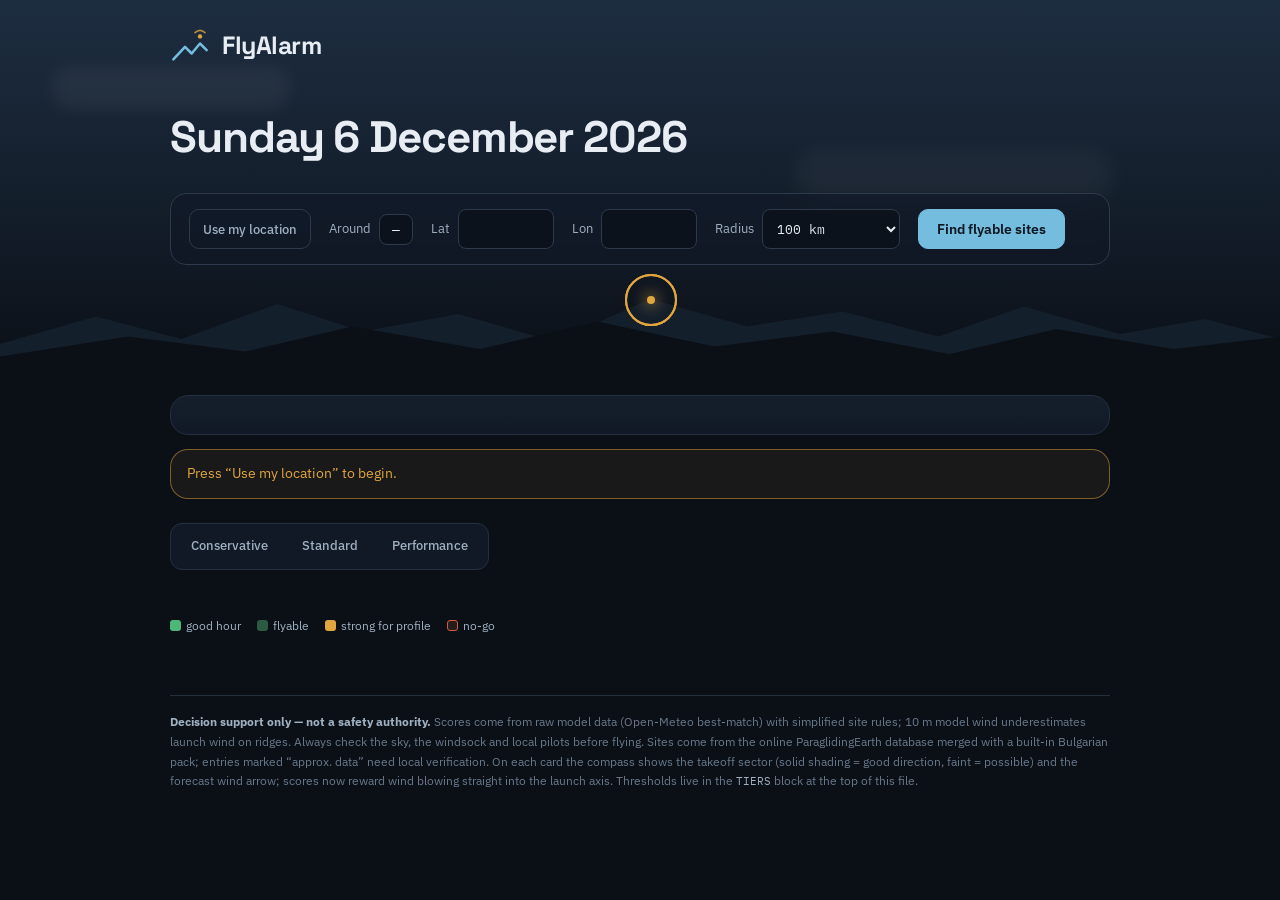
==== app/index.html @ b84f3e22 "v1.2 - platform + site database sync" ====
<!DOCTYPE html>
<html lang="en">
<head>
<meta charset="utf-8">
<meta name="viewport" content="width=device-width, initial-scale=1">
<title>FlyAlarm — know when it's flyable</title>
<link rel="preconnect" href="https://fonts.googleapis.com">
<link rel="preconnect" href="https://fonts.gstatic.com" crossorigin>
<link href="https://fonts.googleapis.com/css2?family=Space+Grotesk:wght@500;600;700&family=IBM+Plex+Mono:wght@400;500;600&family=IBM+Plex+Sans:wght@400;500;600&display=swap" rel="stylesheet">
<link rel="stylesheet" href="./styles.css">
<!-- FlyAlarm app v1.1 -->
</head>
<body>
<div class="hero">
  <span class="cloud c1"></span><span class="cloud c2"></span>
  <div class="wrap">
    <header>
      <div class="mark">
        <a href="FlyAlarm Landing v2.dc.html" class="mark-link" title="FlyAlarm home">
        <svg width="40" height="40" viewBox="0 0 48 48" aria-hidden="true">
          <path d="M4 40 L18 25 L26 33 L36 21 L44 29" stroke="var(--accent)" stroke-width="3" fill="none" stroke-linecap="round" stroke-linejoin="round"/>
          <path d="M30 8 Q36 2.5 42 8" stroke="var(--amber)" stroke-width="1.8" fill="none" stroke-linecap="round" opacity=".8"/>
          <circle cx="36" cy="12.5" r="2.6" fill="var(--amber)"/>
        </svg>
        <span class="wordmark">FlyAlarm</span>
        </a>
      </div>
      <div class="head-right">
      </div>
      <div id="today-line"></div>
    </header>
    <div class="head-meta"><span id="source"></span><span id="status"></span></div>

    <div class="settings">
      <button class="btn btn-small" id="geo">Use my location</button>
      <span class="around">Around <b id="around-name">—</b></span>
      <label>Lat <input id="lat" type="number" step="0.001" readonly tabindex="-1" aria-readonly="true"></label>
      <label>Lon <input id="lon" type="number" step="0.001" readonly tabindex="-1" aria-readonly="true"></label>
      <label>Radius
        <select id="radius">
          <option value="25">25 km</option>
          <option value="50">50 km</option>
          <option value="100" selected>100 km</option>
          <option value="200">200 km</option>
          <option value="country">Country wide</option>
        </select>
      </label>
      <button class="btn btn-primary" id="search">Find flyable sites</button>
    </div>
  </div>
  <div class="ridge" aria-hidden="true"></div>
  <div class="beacon" aria-hidden="true"><i></i><i></i><b></b></div>
</div>

<div class="wrap">
  <div id="alert" hidden></div>
  <div id="banner" hidden></div>

  <div class="controls">
    <div class="seg" role="group" aria-label="Pilot profile">
      <button data-tier="conservative">Conservative</button>
      <button data-tier="standard">Standard</button>
      <button data-tier="performance">Performance</button>
    </div>
    <span id="tier-blurb"></span>
    <nav id="day-tabs" aria-label="Forecast day"></nav>
  </div>

  <div class="legend">
    <span><i class="l-good"></i>good hour</span>
    <span><i class="l-ok"></i>flyable</span>
    <span><i class="l-soft"></i>strong for profile</span>
    <span><i class="l-gated"></i>no-go</span>
  </div>

  <main id="cards"></main>

  <footer>
    <strong>Decision support only — not a safety authority.</strong>
    Scores come from raw model data (Open-Meteo best-match) with simplified site rules;
    10 m model wind underestimates launch wind on ridges. Always check the sky, the windsock
    and local pilots before flying. Sites come from the online ParaglidingEarth database
    merged with a built-in Bulgarian pack; entries marked “approx. data” need local verification.
    On each card the compass shows the takeoff sector (solid shading = good direction, faint = possible) and the forecast wind arrow; scores now reward wind blowing straight into the launch axis.
    Thresholds live in the <code>TIERS</code> block at the top of this file.
  </footer>
</div>



<script src="./core.js"></script>
<script src="./ui.js" defer></script>
</body>
</html>
---- app/styles.css ----
:root{
  --bg:#0b1017; --hero-top:#1d2d40; --hero-mid:#131d2a;
  --panel:#111927; --panel2:#151f2c; --line:#24303f; --line2:#2c3a4c;
  --ink:#e8edf3; --muted:#9fb0c1; --faint:#68798c;
  --good:#4cb877; --good-soft:#2c5a43; --amber:#e2a63e; --bad:#d75b40;
  --accent:#74bddf; --r:18px;
}
*{box-sizing:border-box;margin:0;padding:0}
html{-webkit-text-size-adjust:100%}
body{color:var(--ink);font:15px/1.6 "IBM Plex Sans",system-ui,sans-serif;
  background:var(--bg);min-height:100vh;padding-bottom:72px}
.wrap{max-width:980px;margin:0 auto;padding:0 20px}
button{font:inherit;color:inherit;background:none;border:none;cursor:pointer}
button:focus-visible,select:focus-visible,input:focus-visible{outline:2px solid var(--accent);outline-offset:2px}
a{color:var(--accent);text-decoration:none}
a:hover{color:#9ed3ea}

/* ---------- hero header ---------- */
.hero{position:relative;overflow:hidden;padding-bottom:104px;
  background:linear-gradient(180deg,var(--hero-top) 0%,var(--hero-mid) 58%,var(--bg) 100%)}
.hero .cloud{position:absolute;border-radius:60px;background:#fff;pointer-events:none}
.hero .c1{top:18%;left:4%;width:240px;height:44px;opacity:.045;filter:blur(7px);animation:drift 30s linear infinite alternate}
.hero .c2{top:40%;left:62%;width:320px;height:54px;opacity:.035;filter:blur(9px);animation:drift 40s linear infinite alternate-reverse}
header{position:relative;z-index:2;display:flex;align-items:center;gap:13px;flex-wrap:wrap;padding:26px 0 0}
.mark{display:flex;align-items:center;gap:12px}
.mark svg{display:block}
.mark-link{display:flex;align-items:center;gap:12px;color:inherit}
.mark-link:hover{color:inherit;opacity:.85}
.wordmark{font-family:"Space Grotesk";font-weight:700;font-size:25px;letter-spacing:-.02em}
.build{font-family:"IBM Plex Mono";font-size:10px;color:var(--faint);
  border:1px solid var(--line2);border-radius:6px;padding:3px 8px;
  letter-spacing:.12em;text-transform:uppercase}
.head-right{margin-left:auto;display:flex;gap:10px;align-items:center;flex-wrap:wrap}
.btn{border:1px solid var(--line2);border-radius:10px;padding:10px 18px;
  font-size:13.5px;font-weight:500;background:rgba(17,25,39,.45);
  transition:border-color .15s,background .15s}
.btn:hover{border-color:var(--accent)}
.btn-primary{border-color:var(--accent);color:#0e1620;background:var(--accent);font-weight:600}
.btn-primary:hover{background:#9ed3ea;border-color:#9ed3ea}
#today-line{position:relative;z-index:2;font-family:"Space Grotesk";font-weight:700;
  font-size:clamp(26px,4.6vw,40px);letter-spacing:-.025em;line-height:1.1;
  width:100%;padding:34px 0 2px;animation:rise .7s ease-out both}
.head-meta{position:relative;z-index:2;display:flex;gap:18px;flex-wrap:wrap;padding:6px 0 0}
#source,#status{font-family:"IBM Plex Mono";font-size:11.5px;color:var(--faint)}

/* settings panel */
.settings{position:relative;z-index:2;display:flex;flex-wrap:wrap;gap:12px 18px;align-items:center;
  margin-top:24px;padding:15px 18px;font-size:13px;color:var(--muted);
  background:rgba(17,25,39,.55);border:1px solid var(--line2);border-radius:16px;
  backdrop-filter:blur(6px);animation:rise .7s ease-out .1s both}
.settings label{display:flex;align-items:center;gap:8px}
.settings select,.settings input{background:rgba(11,16,23,.7);color:var(--ink);
  border:1px solid var(--line2);border-radius:8px;padding:8px 10px;
  font:12.5px "IBM Plex Mono"}
.settings select:hover,.settings input:hover{border-color:#3a4c60}
.settings input{width:96px}
.btn-small{padding:8px 13px;font-size:12.5px}
.around{display:flex;align-items:center;gap:8px}
.around b{font-family:"IBM Plex Mono";font-size:12.5px;font-weight:600;color:var(--ink);
  background:rgba(11,16,23,.7);border:1px solid var(--line2);border-radius:8px;padding:8px 12px}

/* ridge + beacon */
.ridge{position:absolute;left:0;right:0;bottom:0;height:80px;z-index:0;
  background-repeat:no-repeat;background-position:bottom;background-size:100% 80px;
  background-image:url("data:image/svg+xml,%3Csvg xmlns='http://www.w3.org/2000/svg' viewBox='0 0 1200 64' preserveAspectRatio='none'%3E%3Cpath d='M0 64 L0 44 L90 22 L170 40 L260 12 L340 34 L430 20 L520 42 L610 8 L700 30 L790 18 L880 38 L960 14 L1050 36 L1130 24 L1200 40 L1200 64 Z' fill='%23141f2c'/%3E%3Cpath d='M0 64 L0 54 L120 38 L230 50 L330 30 L450 48 L560 26 L670 46 L780 34 L890 52 L990 32 L1100 48 L1200 38 L1200 64 Z' fill='%230b1017'/%3E%3C/svg%3E")}
.beacon{position:absolute;left:50.83%;bottom:69px;width:0;height:0;z-index:1}
.beacon i{position:absolute;left:-26px;top:-26px;width:52px;height:52px;border-radius:50%;
  border:2px solid var(--amber);animation:ping 3s ease-out infinite}
.beacon i + i{animation-delay:1.5s}
.beacon b{position:absolute;left:-4px;top:-4px;width:8px;height:8px;border-radius:50%;
  background:var(--amber);box-shadow:0 0 14px 3px rgba(226,166,62,.5)}

@keyframes ping{0%{transform:scale(.35);opacity:.9}70%{opacity:0}100%{transform:scale(1);opacity:0}}
@keyframes drift{0%{transform:translateX(0)}100%{transform:translateX(-130px)}}
@keyframes rise{from{opacity:0;transform:translateY(14px)}to{opacity:1;transform:translateY(0)}}

/* ---------- alert hero ---------- */
#alert{display:flex;gap:15px;align-items:center;margin:26px 0 0;
  padding:19px 22px;border-radius:var(--r);font-size:15.5px;line-height:1.5;
  border:1px solid var(--line);background:linear-gradient(180deg,var(--panel2),var(--panel))}
#alert .a-ico{font-size:22px;line-height:1}
#alert .a-sub{color:var(--muted);font-size:13.5px}
#alert.a-good{border-color:rgba(76,184,119,.6);color:#d9f3e3;
  background:linear-gradient(135deg,rgba(76,184,119,.15),rgba(76,184,119,.04));
  box-shadow:0 0 0 1px rgba(76,184,119,.15),0 14px 40px -18px rgba(76,184,119,.45)}
#alert.a-good .a-ico{color:var(--good)}
#alert.a-mid{border-color:rgba(226,166,62,.45);background:rgba(226,166,62,.06);color:#f0dcb2}
#alert.a-mid .a-ico{color:var(--amber)}
#alert.a-none{color:var(--muted)}
#banner{margin:14px 0 0;padding:13px 16px;border:1px solid rgba(226,166,62,.5);
  border-radius:var(--r);color:var(--amber);font-size:13.5px;background:rgba(226,166,62,.06)}

/* ---------- controls ---------- */
.controls{display:flex;flex-wrap:wrap;gap:14px;align-items:center;padding:24px 0 0}
.seg{display:flex;gap:2px;padding:4px;border:1px solid var(--line);border-radius:12px;background:var(--panel)}
.seg button{padding:8px 16px;font-size:13px;font-weight:500;color:var(--muted);border-radius:8px;
  transition:background .15s,color .15s}
.seg button:hover{color:var(--ink)}
.seg button.active{background:var(--accent);color:#0e1620;font-weight:600}
#tier-blurb{font-size:12.5px;color:var(--faint)}
#day-tabs{display:flex;gap:10px;padding:16px 0 2px;width:100%}
.tab{font-family:"Space Grotesk";font-weight:600;font-size:15px;color:var(--muted);
  text-align:left;padding:9px 18px 7px;border:1px solid var(--line);border-radius:13px;
  background:var(--panel);transition:border-color .15s,color .15s}
.tab:hover{border-color:var(--line2);color:var(--ink)}
.tab .tab-date{font-family:"IBM Plex Mono";font-size:10.5px;font-weight:400;
  display:block;color:var(--faint);padding-top:1px}
.tab.active{color:var(--ink);border-color:rgba(116,189,223,.55);
  background:rgba(116,189,223,.08);box-shadow:0 0 0 1px rgba(116,189,223,.2)}
.legend{display:flex;gap:16px;flex-wrap:wrap;padding:14px 0 20px;font-size:12px;color:var(--muted)}
.legend i{display:inline-block;width:11px;height:11px;border-radius:3px;
  vertical-align:-1px;margin-right:5px}
.l-good{background:var(--good)} .l-ok{background:var(--good-soft)}
.l-soft{background:var(--amber)} .l-gated{background:#241d1c;border:1px solid var(--bad)}

/* ---------- cards ---------- */
.card{background:linear-gradient(180deg,var(--panel2),var(--panel));
  border:1px solid var(--line);border-radius:var(--r);
  padding:22px 24px 17px;margin-bottom:16px;
  transition:transform .15s,border-color .15s;animation:rise .4s ease-out both}
.card:hover{border-color:#3a4c60;transform:translateY(-2px)}
.v-top{border-color:rgba(76,184,119,.5);
  box-shadow:0 0 0 1px rgba(76,184,119,.22),0 14px 40px -18px rgba(76,184,119,.45)}
.v-err{opacity:.55}
.card-head{display:flex;gap:18px;align-items:center}
.titles{min-width:0;flex:1}
.rankline{display:flex;gap:8px;align-items:center;padding-bottom:3px}
.rank{font-family:"IBM Plex Mono";font-size:11.5px;color:var(--faint)}
.chip{font-family:"IBM Plex Mono";font-size:9.5px;color:var(--amber);
  border:1px solid rgba(226,166,62,.4);border-radius:5px;padding:1.5px 6px;
  letter-spacing:.06em;text-transform:uppercase}
.chip-tag{color:var(--accent);border-color:rgba(116,189,223,.4)}
.titles h2{font-family:"Space Grotesk";font-weight:600;font-size:21px;
  letter-spacing:-.015em;line-height:1.15;white-space:nowrap;overflow:hidden;text-overflow:ellipsis}
.meta{font-family:"IBM Plex Mono";font-size:11.5px;color:var(--muted);padding-top:4px}
.compass{flex:none}
.cmp-n{font:600 9px "IBM Plex Mono";fill:var(--muted)}
.cmp-q{font:600 15px "IBM Plex Mono";fill:var(--faint)}
.score{flex:none;text-align:center}
.gauge .g-num{font:600 17px "IBM Plex Mono";fill:currentColor}
.verdict{font-family:"IBM Plex Mono";font-weight:600;font-size:10.5px;
  letter-spacing:.12em;text-transform:uppercase;padding-top:5px}
.v-top .score{color:var(--good)} .v-good .score{color:#7fc795}
.v-marg .score,.v-poor .score{color:var(--amber)} .v-nofly .score{color:var(--bad)}

/* hour strip + window bracket */
.strip-wrap{position:relative;padding:29px 0 4px}
.strip{display:flex;gap:3px}
.cell{flex:1;height:24px;border-radius:6px}
.c-good{background:var(--good)}
.c-ok{background:var(--good-soft)}
.c-soft{background:repeating-linear-gradient(135deg,var(--amber) 0 5px,#8a6a2a 5px 10px)}
.c-gated{background:#241d1c;border:1px solid rgba(215,91,64,.55)}
.bracket{position:absolute;top:11px;height:12px;
  border-left:2px solid var(--accent);border-right:2px solid var(--accent)}
.bracket::before{content:"";position:absolute;left:0;right:0;top:5px;border-top:1.5px solid var(--accent)}
.bracket span{position:absolute;top:-9px;left:50%;transform:translateX(-50%);
  font-family:"IBM Plex Mono";font-size:10.5px;color:var(--accent);
  background:var(--panel2);padding:0 6px;white-space:nowrap}
.ticks{display:flex;justify-content:space-between;
  font-family:"IBM Plex Mono";font-size:10px;color:var(--faint);padding-top:6px}

.reasons{list-style:none;padding:11px 0 2px;font-size:13.5px}
.reasons li{padding:2.5px 0 2.5px 16px;position:relative;color:#c6d1dd}
.reasons li::before{content:"";position:absolute;left:2px;top:11px;
  width:5px;height:5px;border-radius:50%;background:var(--faint)}
.reasons li.r-storm{color:var(--amber)}
.stats{font-family:"IBM Plex Mono";font-size:11.5px;color:var(--muted);
  padding-top:10px;border-top:1px solid var(--line);margin-top:10px}
.site-act{font-family:"IBM Plex Mono";font-size:10.5px;color:var(--faint);background:none;border:none;padding:0;cursor:pointer;text-decoration:underline;text-underline-offset:2px}
.site-act:hover{color:var(--accent)}
a.site-act{color:var(--faint)}
a.site-act:hover{color:var(--accent)}
.note{font-size:12px;color:var(--faint);padding-top:6px}
.empty{color:var(--muted);padding:36px 0;text-align:center}

footer{border-top:1px solid var(--line);margin-top:40px;padding-top:16px;
  font-size:12px;color:var(--faint);line-height:1.65}
footer strong{color:var(--muted)}
footer code{font-family:"IBM Plex Mono";font-size:11px;color:var(--muted)}

@media (max-width:640px){
  .wordmark{font-size:21px}
  .card{padding:16px 15px 13px}
  .card-head{gap:12px}
  .compass{width:52px;height:52px}
  .titles h2{font-size:18px;white-space:normal}
  .beacon{display:none}
}
@media (prefers-reduced-motion:reduce){
  *{transition:none!important;animation:none!important}
  .card:hover{transform:none}
}


/* ============================================================
   Responsive & fluid-type layer (v1.1) — sizes only, the
   palette, typefaces and components above are untouched.
   ============================================================ */
:root { --fs-base: clamp(14px, 0.6vw + 12px, 16px); }
html { font-size: var(--fs-base); }
body { font-size: 1rem; }
.hero, .today, #today-line { font-size: clamp(26px, 5.5vw, 44px) !important; line-height: 1.1; }
.card h2 { font-size: clamp(18px, 2.2vw + 10px, 25px); }
.reasons { font-size: clamp(13px, 0.4vw + 11.5px, 13.5px); }
.stats, .meta { font-size: clamp(10.5px, 0.35vw + 9.5px, 11.5px); }
.btn, select, input, .tab { min-height: 40px; }

@media (pointer: coarse) {
  .site-act { padding: 6px 2px; }
  .cell { height: 26px; }
}
@media (max-width: 820px) {
  .wrap { padding-left: 4px; padding-right: 4px; }
  .settings { gap: 8px 10px; }
  .compass { width: 54px; height: 54px; }
}
@media (max-width: 560px) {
  .settings { align-items: stretch; }
  .settings label { flex: 1 1 46%; display: flex; justify-content: space-between; }
  .settings select, .settings input { flex: 1; margin-left: 8px; min-width: 0; }
  #search { flex: 1 1 100%; }
  #day-tabs { overflow-x: auto; flex-wrap: nowrap; scrollbar-width: none; }
  #day-tabs::-webkit-scrollbar { display: none; }
  .card { padding: 13px 12px 11px; }
  .card-head { gap: 10px; }
  .compass { width: 48px; height: 48px; }
  .gauge { width: 50px; height: 50px; }
  .titles h2 { white-space: normal; }
  #alert { font-size: 14px; padding: 13px 14px; }
}
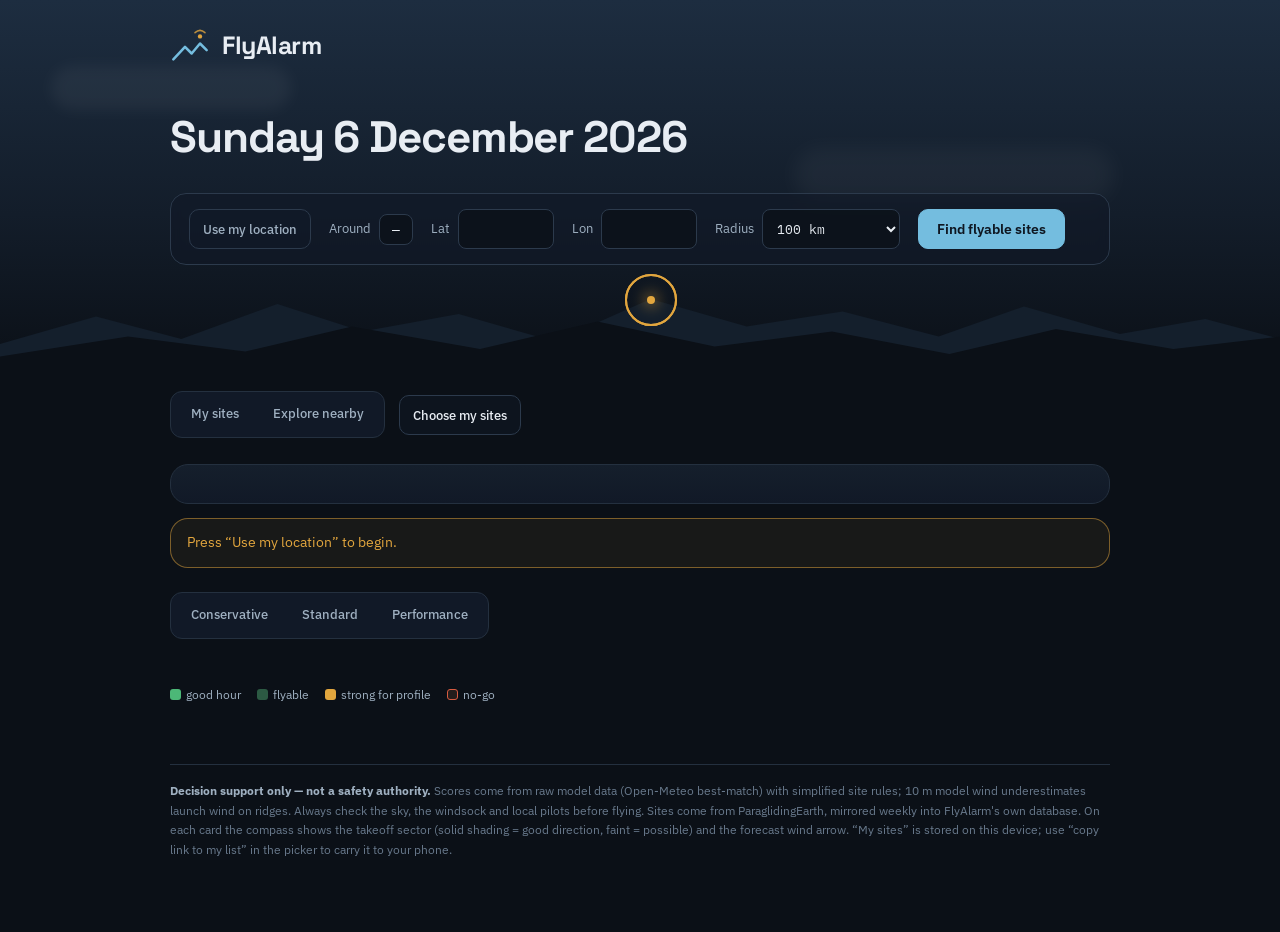
==== commit ca00527f: "My sites: личен списък със стартове" ====
--- a/app/index.html
+++ b/app/index.html
@@ -8,7 +8,7 @@
 <link rel="preconnect" href="https://fonts.gstatic.com" crossorigin>
 <link href="https://fonts.googleapis.com/css2?family=Space+Grotesk:wght@500;600;700&family=IBM+Plex+Mono:wght@400;500;600&family=IBM+Plex+Sans:wght@400;500;600&display=swap" rel="stylesheet">
 <link rel="stylesheet" href="./styles.css">
-<!-- FlyAlarm app v1.1 -->
+<!-- FlyAlarm app v1.3 -->
 </head>
 <body>
 <div class="hero">
@@ -16,7 +16,7 @@
   <div class="wrap">
     <header>
       <div class="mark">
-        <a href="FlyAlarm Landing v2.dc.html" class="mark-link" title="FlyAlarm home">
+        <a href="../" class="mark-link" title="FlyAlarm home">
         <svg width="40" height="40" viewBox="0 0 48 48" aria-hidden="true">
           <path d="M4 40 L18 25 L26 33 L36 21 L44 29" stroke="var(--accent)" stroke-width="3" fill="none" stroke-linecap="round" stroke-linejoin="round"/>
           <path d="M30 8 Q36 2.5 42 8" stroke="var(--amber)" stroke-width="1.8" fill="none" stroke-linecap="round" opacity=".8"/>
@@ -53,6 +53,13 @@
 </div>
 
 <div class="wrap">
+  <div class="viewbar">
+    <div class="seg" role="group" aria-label="Which sites">
+      <button data-view="watch">My sites <span id="watch-count" class="count"></span></button>
+      <button data-view="explore">Explore nearby</button>
+    </div>
+    <button class="btn btn-small" id="manage">Choose my sites</button>
+  </div>
   <div id="alert" hidden></div>
   <div id="banner" hidden></div>
 
@@ -79,11 +86,28 @@
     <strong>Decision support only — not a safety authority.</strong>
     Scores come from raw model data (Open-Meteo best-match) with simplified site rules;
     10 m model wind underestimates launch wind on ridges. Always check the sky, the windsock
-    and local pilots before flying. Sites come from the online ParaglidingEarth database
-    merged with a built-in Bulgarian pack; entries marked “approx. data” need local verification.
-    On each card the compass shows the takeoff sector (solid shading = good direction, faint = possible) and the forecast wind arrow; scores now reward wind blowing straight into the launch axis.
-    Thresholds live in the <code>TIERS</code> block at the top of this file.
+    and local pilots before flying. Sites come from ParaglidingEarth, mirrored weekly into
+    FlyAlarm's own database. On each card the compass shows the takeoff sector (solid shading =
+    good direction, faint = possible) and the forecast wind arrow. “My sites” is stored on this
+    device; use “copy link to my list” in the picker to carry it to your phone.
   </footer>
+
+  <div id="picker" class="picker" hidden role="dialog" aria-modal="true" aria-labelledby="picker-title">
+    <div class="picker-box">
+      <div class="picker-head">
+        <h3 id="picker-title">Choose my sites</h3>
+        <button class="site-act" id="picker-close">close</button>
+      </div>
+      <p class="picker-sub">Tick the launches you fly. Only these are monitored in “My sites”. The list below follows your location and radius above.</p>
+      <input id="picker-filter" type="search" placeholder="Filter by name…" autocomplete="off">
+      <div id="picker-list" class="picker-list"></div>
+      <div class="picker-foot">
+        <span id="picker-count"></span>
+        <button class="site-act" id="share-list">copy link to my list</button>
+        <button class="btn btn-primary btn-small" id="picker-done">Done</button>
+      </div>
+    </div>
+  </div>
 </div>
 
 
--- a/app/styles.css
+++ b/app/styles.css
@@ -27,8 +27,8 @@
 .mark svg{display:block}
 .mark-link{display:flex;align-items:center;gap:12px;color:inherit}
 .mark-link:hover{color:inherit;opacity:.85}
-.wordmark{font-family:"Space Grotesk";font-weight:700;font-size:25px;letter-spacing:-.02em}
-.build{font-family:"IBM Plex Mono";font-size:10px;color:var(--faint);
+.wordmark{font-family:"Space Grotesk",system-ui,sans-serif;font-weight:700;font-size:25px;letter-spacing:-.02em}
+.build{font-family:"IBM Plex Mono",ui-monospace,Menlo,monospace;font-size:10px;color:var(--faint);
   border:1px solid var(--line2);border-radius:6px;padding:3px 8px;
   letter-spacing:.12em;text-transform:uppercase}
 .head-right{margin-left:auto;display:flex;gap:10px;align-items:center;flex-wrap:wrap}
@@ -38,11 +38,11 @@
 .btn:hover{border-color:var(--accent)}
 .btn-primary{border-color:var(--accent);color:#0e1620;background:var(--accent);font-weight:600}
 .btn-primary:hover{background:#9ed3ea;border-color:#9ed3ea}
-#today-line{position:relative;z-index:2;font-family:"Space Grotesk";font-weight:700;
+#today-line{position:relative;z-index:2;font-family:"Space Grotesk",system-ui,sans-serif;font-weight:700;
   font-size:clamp(26px,4.6vw,40px);letter-spacing:-.025em;line-height:1.1;
   width:100%;padding:34px 0 2px;animation:rise .7s ease-out both}
 .head-meta{position:relative;z-index:2;display:flex;gap:18px;flex-wrap:wrap;padding:6px 0 0}
-#source,#status{font-family:"IBM Plex Mono";font-size:11.5px;color:var(--faint)}
+#source,#status{font-family:"IBM Plex Mono",ui-monospace,Menlo,monospace;font-size:11.5px;color:var(--faint)}
 
 /* settings panel */
 .settings{position:relative;z-index:2;display:flex;flex-wrap:wrap;gap:12px 18px;align-items:center;
@@ -52,12 +52,12 @@
 .settings label{display:flex;align-items:center;gap:8px}
 .settings select,.settings input{background:rgba(11,16,23,.7);color:var(--ink);
   border:1px solid var(--line2);border-radius:8px;padding:8px 10px;
-  font:12.5px "IBM Plex Mono"}
+  font:12.5px "IBM Plex Mono",ui-monospace,Menlo,monospace}
 .settings select:hover,.settings input:hover{border-color:#3a4c60}
 .settings input{width:96px}
 .btn-small{padding:8px 13px;font-size:12.5px}
 .around{display:flex;align-items:center;gap:8px}
-.around b{font-family:"IBM Plex Mono";font-size:12.5px;font-weight:600;color:var(--ink);
+.around b{font-family:"IBM Plex Mono",ui-monospace,Menlo,monospace;font-size:12.5px;font-weight:600;color:var(--ink);
   background:rgba(11,16,23,.7);border:1px solid var(--line2);border-radius:8px;padding:8px 12px}
 
 /* ridge + beacon */
@@ -100,11 +100,11 @@
 .seg button.active{background:var(--accent);color:#0e1620;font-weight:600}
 #tier-blurb{font-size:12.5px;color:var(--faint)}
 #day-tabs{display:flex;gap:10px;padding:16px 0 2px;width:100%}
-.tab{font-family:"Space Grotesk";font-weight:600;font-size:15px;color:var(--muted);
+.tab{font-family:"Space Grotesk",system-ui,sans-serif;font-weight:600;font-size:15px;color:var(--muted);
   text-align:left;padding:9px 18px 7px;border:1px solid var(--line);border-radius:13px;
   background:var(--panel);transition:border-color .15s,color .15s}
 .tab:hover{border-color:var(--line2);color:var(--ink)}
-.tab .tab-date{font-family:"IBM Plex Mono";font-size:10.5px;font-weight:400;
+.tab .tab-date{font-family:"IBM Plex Mono",ui-monospace,Menlo,monospace;font-size:10.5px;font-weight:400;
   display:block;color:var(--faint);padding-top:1px}
 .tab.active{color:var(--ink);border-color:rgba(116,189,223,.55);
   background:rgba(116,189,223,.08);box-shadow:0 0 0 1px rgba(116,189,223,.2)}
@@ -126,20 +126,20 @@
 .card-head{display:flex;gap:18px;align-items:center}
 .titles{min-width:0;flex:1}
 .rankline{display:flex;gap:8px;align-items:center;padding-bottom:3px}
-.rank{font-family:"IBM Plex Mono";font-size:11.5px;color:var(--faint)}
-.chip{font-family:"IBM Plex Mono";font-size:9.5px;color:var(--amber);
+.rank{font-family:"IBM Plex Mono",ui-monospace,Menlo,monospace;font-size:11.5px;color:var(--faint)}
+.chip{font-family:"IBM Plex Mono",ui-monospace,Menlo,monospace;font-size:9.5px;color:var(--amber);
   border:1px solid rgba(226,166,62,.4);border-radius:5px;padding:1.5px 6px;
   letter-spacing:.06em;text-transform:uppercase}
 .chip-tag{color:var(--accent);border-color:rgba(116,189,223,.4)}
-.titles h2{font-family:"Space Grotesk";font-weight:600;font-size:21px;
+.titles h2{font-family:"Space Grotesk",system-ui,sans-serif;font-weight:600;font-size:21px;
   letter-spacing:-.015em;line-height:1.15;white-space:nowrap;overflow:hidden;text-overflow:ellipsis}
-.meta{font-family:"IBM Plex Mono";font-size:11.5px;color:var(--muted);padding-top:4px}
+.meta{font-family:"IBM Plex Mono",ui-monospace,Menlo,monospace;font-size:11.5px;color:var(--muted);padding-top:4px}
 .compass{flex:none}
-.cmp-n{font:600 9px "IBM Plex Mono";fill:var(--muted)}
-.cmp-q{font:600 15px "IBM Plex Mono";fill:var(--faint)}
+.cmp-n{font:600 9px "IBM Plex Mono",ui-monospace,Menlo,monospace;fill:var(--muted)}
+.cmp-q{font:600 15px "IBM Plex Mono",ui-monospace,Menlo,monospace;fill:var(--faint)}
 .score{flex:none;text-align:center}
-.gauge .g-num{font:600 17px "IBM Plex Mono";fill:currentColor}
-.verdict{font-family:"IBM Plex Mono";font-weight:600;font-size:10.5px;
+.gauge .g-num{font:600 17px "IBM Plex Mono",ui-monospace,Menlo,monospace;fill:currentColor}
+.verdict{font-family:"IBM Plex Mono",ui-monospace,Menlo,monospace;font-weight:600;font-size:10.5px;
   letter-spacing:.12em;text-transform:uppercase;padding-top:5px}
 .v-top .score{color:var(--good)} .v-good .score{color:#7fc795}
 .v-marg .score,.v-poor .score{color:var(--amber)} .v-nofly .score{color:var(--bad)}
@@ -156,19 +156,19 @@
   border-left:2px solid var(--accent);border-right:2px solid var(--accent)}
 .bracket::before{content:"";position:absolute;left:0;right:0;top:5px;border-top:1.5px solid var(--accent)}
 .bracket span{position:absolute;top:-9px;left:50%;transform:translateX(-50%);
-  font-family:"IBM Plex Mono";font-size:10.5px;color:var(--accent);
+  font-family:"IBM Plex Mono",ui-monospace,Menlo,monospace;font-size:10.5px;color:var(--accent);
   background:var(--panel2);padding:0 6px;white-space:nowrap}
 .ticks{display:flex;justify-content:space-between;
-  font-family:"IBM Plex Mono";font-size:10px;color:var(--faint);padding-top:6px}
+  font-family:"IBM Plex Mono",ui-monospace,Menlo,monospace;font-size:10px;color:var(--faint);padding-top:6px}
 
 .reasons{list-style:none;padding:11px 0 2px;font-size:13.5px}
 .reasons li{padding:2.5px 0 2.5px 16px;position:relative;color:#c6d1dd}
 .reasons li::before{content:"";position:absolute;left:2px;top:11px;
   width:5px;height:5px;border-radius:50%;background:var(--faint)}
 .reasons li.r-storm{color:var(--amber)}
-.stats{font-family:"IBM Plex Mono";font-size:11.5px;color:var(--muted);
+.stats{font-family:"IBM Plex Mono",ui-monospace,Menlo,monospace;font-size:11.5px;color:var(--muted);
   padding-top:10px;border-top:1px solid var(--line);margin-top:10px}
-.site-act{font-family:"IBM Plex Mono";font-size:10.5px;color:var(--faint);background:none;border:none;padding:0;cursor:pointer;text-decoration:underline;text-underline-offset:2px}
+.site-act{font-family:"IBM Plex Mono",ui-monospace,Menlo,monospace;font-size:10.5px;color:var(--faint);background:none;border:none;padding:0;cursor:pointer;text-decoration:underline;text-underline-offset:2px}
 .site-act:hover{color:var(--accent)}
 a.site-act{color:var(--faint)}
 a.site-act:hover{color:var(--accent)}
@@ -178,7 +178,7 @@
 footer{border-top:1px solid var(--line);margin-top:40px;padding-top:16px;
   font-size:12px;color:var(--faint);line-height:1.65}
 footer strong{color:var(--muted)}
-footer code{font-family:"IBM Plex Mono";font-size:11px;color:var(--muted)}
+footer code{font-family:"IBM Plex Mono",ui-monospace,Menlo,monospace;font-size:11px;color:var(--muted)}
 
 @media (max-width:640px){
   .wordmark{font-size:21px}
@@ -230,3 +230,65 @@
   .titles h2 { white-space: normal; }
   #alert { font-size: 14px; padding: 13px 14px; }
 }
+
+
+/* v1.2.1 — phone card-header fix: chips wrap instead of sliding
+   under the gauge; meta no longer collides with the verdict */
+@media (max-width:560px){
+  .card-head{flex-wrap:wrap;row-gap:8px}
+  .rankline{flex-wrap:wrap;row-gap:4px;padding-right:6px}
+  .titles{min-width:0;flex:1 1 55%}
+  .titles h2{overflow-wrap:anywhere}
+  .meta{white-space:normal;line-height:1.5;padding-right:4px}
+  .score{flex:none;margin-left:auto}
+}
+
+
+/* ============================================================
+   v1.3 — My sites: view switch, picker, card toggle
+   ============================================================ */
+.viewbar{display:flex;flex-wrap:wrap;align-items:center;gap:10px 14px;margin:22px 0 0}
+.seg .count{display:inline-block;min-width:18px;margin-left:6px;padding:0 6px;border-radius:9px;
+  font:600 11px "IBM Plex Mono",ui-monospace,Menlo,monospace;line-height:18px;text-align:center;background:rgba(116,189,223,.18);color:var(--accent)}
+.seg .count:empty{display:none}
+.seg button.active .count{background:rgba(14,22,32,.25);color:#0e1620}
+.watch-act.on{color:var(--accent)}
+.empty-watch{margin:26px 0;padding:28px 24px;text-align:center;border:1px dashed var(--line2);
+  border-radius:var(--r);background:var(--panel)}
+.empty-watch h3{font-family:"Space Grotesk",system-ui,sans-serif;font-size:20px;margin-bottom:8px}
+.empty-watch p{color:var(--muted);max-width:30em;margin:0 auto 18px}
+.empty-acts{display:flex;flex-wrap:wrap;gap:10px;justify-content:center}
+
+.picker{position:fixed;inset:0;z-index:50;display:flex;align-items:center;justify-content:center;
+  padding:16px;background:rgba(5,8,13,.72);backdrop-filter:blur(3px)}
+.picker[hidden]{display:none}
+body.picker-open{overflow:hidden}
+.picker-box{width:min(620px,100%);max-height:min(86vh,760px);display:flex;flex-direction:column;
+  background:linear-gradient(180deg,var(--panel2),var(--panel));border:1px solid var(--line2);
+  border-radius:var(--r);box-shadow:0 30px 80px -30px rgba(0,0,0,.9);overflow:hidden}
+.picker-head{display:flex;align-items:center;justify-content:space-between;padding:18px 20px 4px}
+.picker-head h3{font-family:"Space Grotesk",system-ui,sans-serif;font-size:20px}
+.picker-sub{padding:0 20px;color:var(--muted);font-size:13.5px}
+#picker-filter{margin:14px 20px 8px;padding:10px 12px;border-radius:10px;border:1px solid var(--line2);
+  background:rgba(11,16,23,.7);color:var(--ink);font:14px "IBM Plex Sans",system-ui,sans-serif;min-height:42px}
+#picker-filter:focus{outline:none;border-color:var(--accent)}
+.picker-list{flex:1;overflow-y:auto;padding:0 12px 8px;-webkit-overflow-scrolling:touch}
+.pick-sec{font:600 11px "IBM Plex Mono",ui-monospace,Menlo,monospace;letter-spacing:.14em;text-transform:uppercase;color:var(--faint);
+  padding:14px 8px 6px;position:sticky;top:0;background:var(--panel2)}
+.pick-row{display:grid;grid-template-columns:22px 1fr;column-gap:12px;align-items:center;
+  padding:10px 8px;border-radius:10px;cursor:pointer;min-height:48px}
+.pick-row:hover{background:rgba(116,189,223,.06)}
+.pick-row input{width:18px;height:18px;accent-color:var(--accent);grid-row:span 2}
+.pick-name{font-weight:500}
+.pick-meta{grid-column:2;font:11.5px "IBM Plex Mono",ui-monospace,Menlo,monospace;color:var(--muted)}
+.pick-empty{padding:18px 8px;color:var(--muted)}
+.picker-foot{display:flex;align-items:center;gap:14px;padding:12px 20px;border-top:1px solid var(--line)}
+#picker-count{font:12px "IBM Plex Mono",ui-monospace,Menlo,monospace;color:var(--muted);margin-right:auto}
+@media (max-width:560px){
+  .picker{padding:0;align-items:flex-end}
+  .picker-box{width:100%;max-height:92vh;border-radius:18px 18px 0 0}
+  .viewbar .seg{flex:1 1 100%}
+  .viewbar .seg button{flex:1}
+  #manage{flex:1 1 100%}
+  .picker-foot{flex-wrap:wrap}
+}
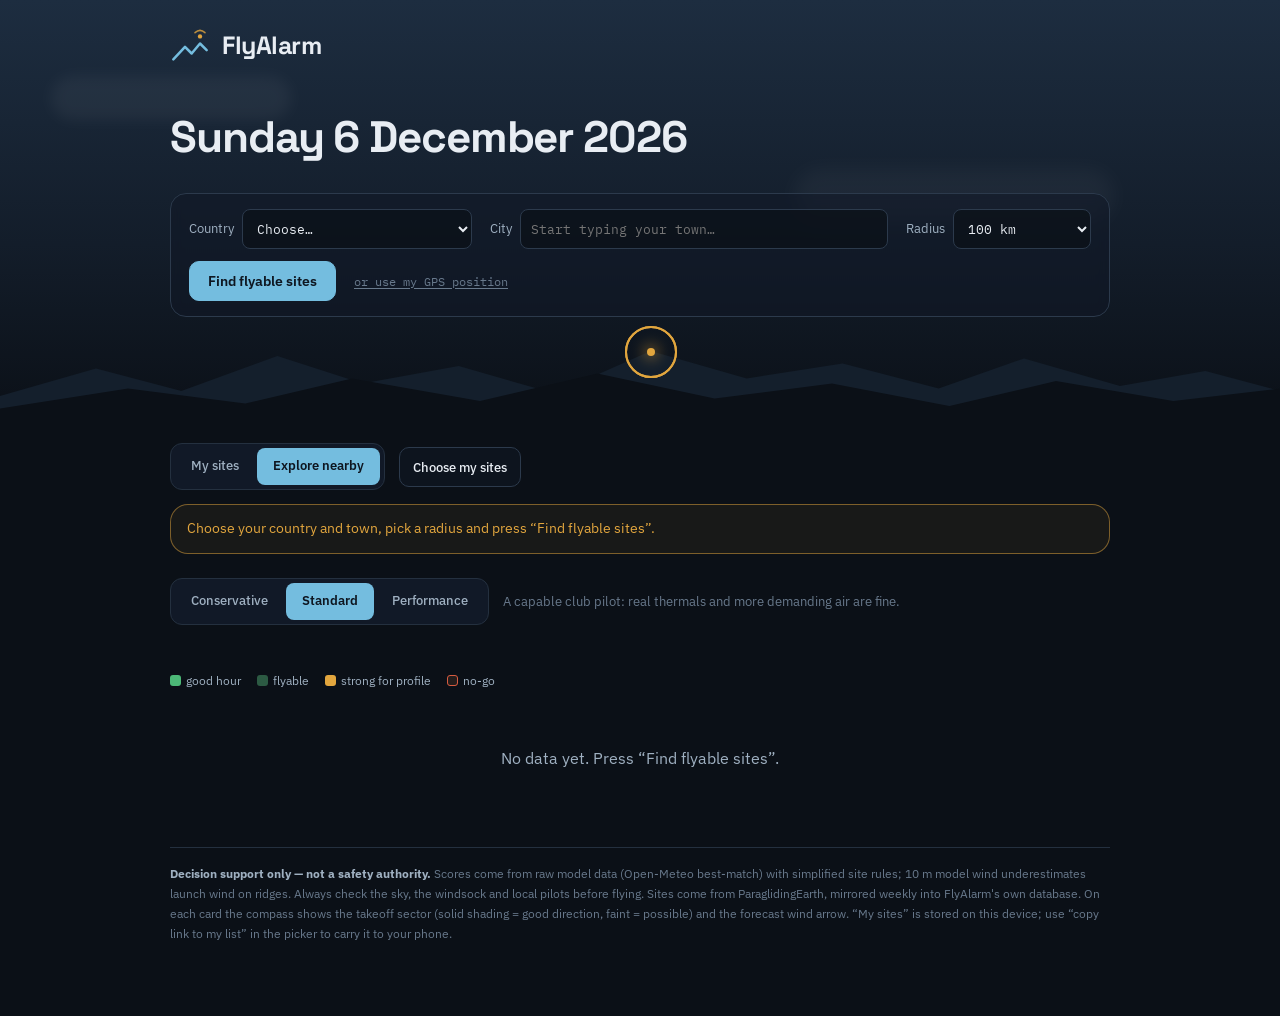
==== commit cd3b01cf: "Местоположение: държава, град и радиус" ====
--- a/app/index.html
+++ b/app/index.html
@@ -8,7 +8,7 @@
 <link rel="preconnect" href="https://fonts.gstatic.com" crossorigin>
 <link href="https://fonts.googleapis.com/css2?family=Space+Grotesk:wght@500;600;700&family=IBM+Plex+Mono:wght@400;500;600&family=IBM+Plex+Sans:wght@400;500;600&display=swap" rel="stylesheet">
 <link rel="stylesheet" href="./styles.css">
-<!-- FlyAlarm app v1.3 -->
+<!-- FlyAlarm app v1.4 -->
 </head>
 <body>
 <div class="hero">
@@ -32,11 +32,14 @@
     <div class="head-meta"><span id="source"></span><span id="status"></span></div>
 
     <div class="settings">
-      <button class="btn btn-small" id="geo">Use my location</button>
-      <span class="around">Around <b id="around-name">—</b></span>
-      <label>Lat <input id="lat" type="number" step="0.001" readonly tabindex="-1" aria-readonly="true"></label>
-      <label>Lon <input id="lon" type="number" step="0.001" readonly tabindex="-1" aria-readonly="true"></label>
-      <label>Radius
+      <label class="f-country">Country
+        <select id="country"><option value="">Choose…</option></select>
+      </label>
+      <label class="f-city">City
+        <input id="city" type="text" autocomplete="off" spellcheck="false" placeholder="Start typing your town…"
+          role="combobox" aria-autocomplete="list" aria-expanded="false" aria-controls="city-list">
+      </label>
+      <label class="f-radius">Radius
         <select id="radius">
           <option value="25">25 km</option>
           <option value="50">50 km</option>
@@ -46,6 +49,7 @@
         </select>
       </label>
       <button class="btn btn-primary" id="search">Find flyable sites</button>
+      <button class="site-act" id="geo" type="button">or use my GPS position</button>
     </div>
   </div>
   <div class="ridge" aria-hidden="true"></div>
@@ -112,6 +116,8 @@
 
 
 
+<ul id="city-list" class="city-list" role="listbox" aria-label="Matching towns" hidden></ul>
+
 <script src="./core.js"></script>
 <script src="./ui.js" defer></script>
 </body>
--- a/app/styles.css
+++ b/app/styles.css
@@ -292,3 +292,29 @@
   #manage{flex:1 1 100%}
   .picker-foot{flex-wrap:wrap}
 }
+
+
+/* ============================================================
+   v1.4 — explicit country / town / radius
+   ============================================================ */
+.settings .f-city{flex:1 1 240px}
+.settings .f-city input{width:100%;min-width:0;flex:1}
+.settings #country{max-width:230px}
+#geo.site-act{font-size:12px}
+.city-list{position:fixed;z-index:60;list-style:none;margin:0;padding:6px;max-height:min(320px,50vh);overflow-y:auto;
+  border:1px solid var(--line2);border-radius:12px;background:var(--panel2);
+  box-shadow:0 22px 50px -20px rgba(0,0,0,.85)}
+.city-list[hidden]{display:none}
+.city-list li{display:flex;align-items:baseline;justify-content:space-between;gap:12px;
+  padding:10px 11px;border-radius:8px;cursor:pointer;min-height:44px;color:var(--ink)}
+.city-list li small{font:11.5px "IBM Plex Mono",ui-monospace,Menlo,monospace;color:var(--muted);text-align:right}
+.city-list li.active,.city-list li:hover{background:rgba(116,189,223,.13)}
+.city-list li.ce{color:var(--muted);cursor:default;background:none}
+@media (max-width:560px){
+  .settings .f-country,.settings .f-city,.settings .f-radius{flex:1 1 100%}
+  .settings #country{max-width:none}
+  #geo.site-act{flex:1 1 100%;text-align:center;padding:4px 0}
+}
+
+/* a hidden alert or banner must not leave an empty bar */
+#alert[hidden],#banner[hidden]{display:none}
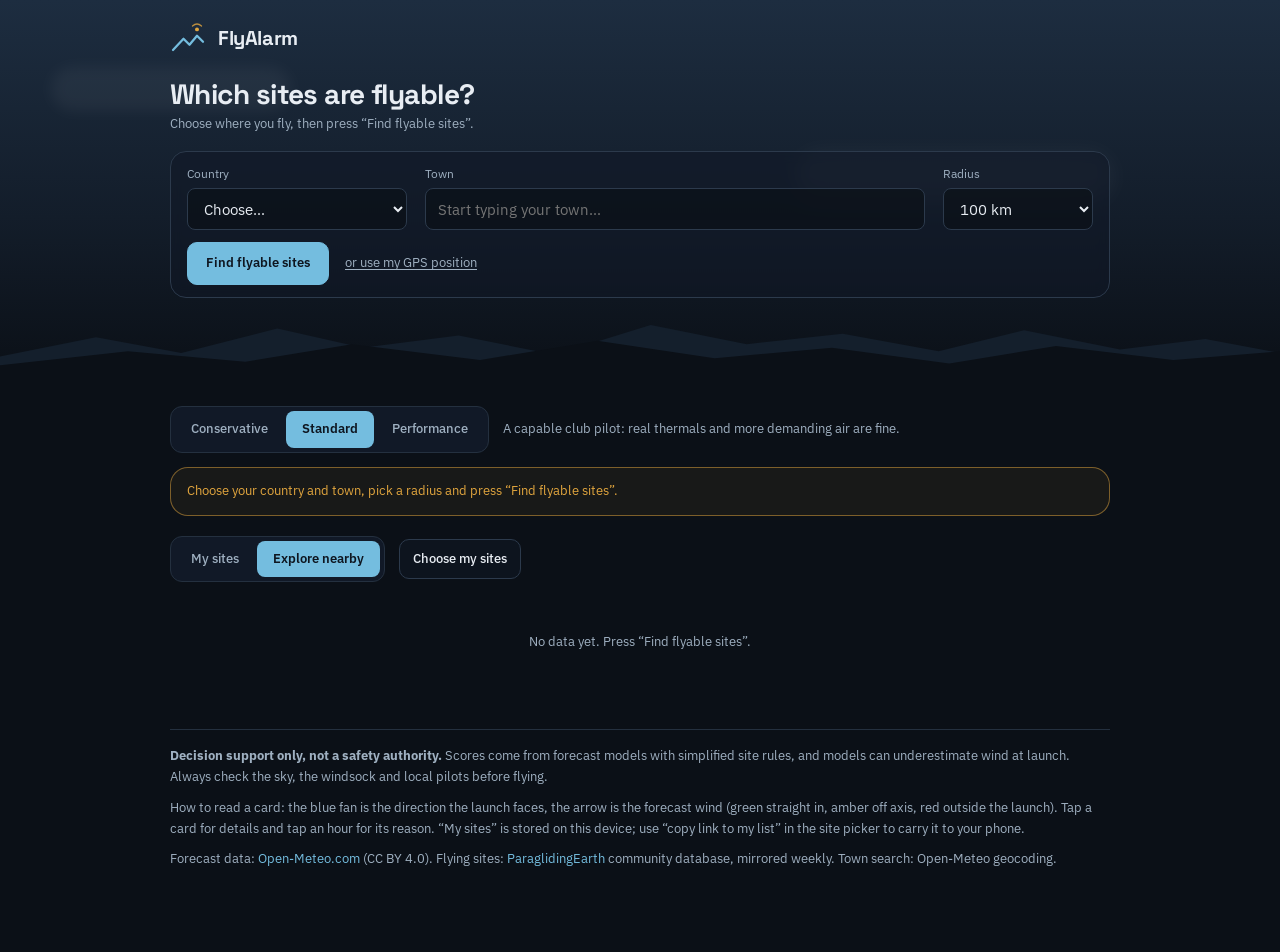
==== commit 8b5195c7: "Design review fixes" ====
--- a/app/index.html
+++ b/app/index.html
@@ -2,13 +2,22 @@
 <html lang="en">
 <head>
 <meta charset="utf-8">
-<meta name="viewport" content="width=device-width, initial-scale=1">
+<meta name="viewport" content="width=device-width, initial-scale=1, viewport-fit=cover">
 <title>FlyAlarm — know when it's flyable</title>
+<meta name="description" content="Which paragliding and hang gliding sites around you are flyable, when, and why.">
+<meta name="theme-color" content="#0b1017">
+<link rel="manifest" href="./manifest.webmanifest">
+<link rel="icon" href="./icon.svg" type="image/svg+xml">
+<link rel="apple-touch-icon" href="./icon-180.png">
+<meta name="apple-mobile-web-app-capable" content="yes">
+<meta name="mobile-web-app-capable" content="yes">
+<meta name="apple-mobile-web-app-status-bar-style" content="black-translucent">
+<meta name="apple-mobile-web-app-title" content="FlyAlarm">
 <link rel="preconnect" href="https://fonts.googleapis.com">
 <link rel="preconnect" href="https://fonts.gstatic.com" crossorigin>
 <link href="https://fonts.googleapis.com/css2?family=Space+Grotesk:wght@500;600;700&family=IBM+Plex+Mono:wght@400;500;600&family=IBM+Plex+Sans:wght@400;500;600&display=swap" rel="stylesheet">
 <link rel="stylesheet" href="./styles.css">
-<!-- FlyAlarm app v1.4 -->
+<!-- FlyAlarm app v1.6 -->
 </head>
 <body>
 <div class="hero">
@@ -17,7 +26,7 @@
     <header>
       <div class="mark">
         <a href="../" class="mark-link" title="FlyAlarm home">
-        <svg width="40" height="40" viewBox="0 0 48 48" aria-hidden="true">
+        <svg width="36" height="36" viewBox="0 0 48 48" aria-hidden="true">
           <path d="M4 40 L18 25 L26 33 L36 21 L44 29" stroke="var(--accent)" stroke-width="3" fill="none" stroke-linecap="round" stroke-linejoin="round"/>
           <path d="M30 8 Q36 2.5 42 8" stroke="var(--amber)" stroke-width="1.8" fill="none" stroke-linecap="round" opacity=".8"/>
           <circle cx="36" cy="12.5" r="2.6" fill="var(--amber)"/>
@@ -25,38 +34,63 @@
         <span class="wordmark">FlyAlarm</span>
         </a>
       </div>
-      <div class="head-right">
+    </header>
+
+    <h1 id="today-line">Which sites are flyable?</h1>
+    <p id="today-sub"></p>
+
+    <div class="settings" id="settings">
+      <div class="place-summary" id="place-summary" hidden>
+        <span class="place-ico" aria-hidden="true">
+          <svg width="16" height="16" viewBox="0 0 24 24"><path d="M12 22s7-6.2 7-12a7 7 0 1 0-14 0c0 5.8 7 12 7 12z" fill="none" stroke="currentColor" stroke-width="2"/><circle cx="12" cy="10" r="2.6" fill="currentColor"/></svg>
+        </span>
+        <span id="place-line"></span>
+        <button class="site-act" id="place-edit" type="button">Change</button>
       </div>
-      <div id="today-line"></div>
-    </header>
-    <div class="head-meta"><span id="source"></span><span id="status"></span></div>
-
-    <div class="settings">
-      <label class="f-country">Country
-        <select id="country"><option value="">Choose…</option></select>
-      </label>
-      <label class="f-city">City
-        <input id="city" type="text" autocomplete="off" spellcheck="false" placeholder="Start typing your town…"
-          role="combobox" aria-autocomplete="list" aria-expanded="false" aria-controls="city-list">
-      </label>
-      <label class="f-radius">Radius
-        <select id="radius">
-          <option value="25">25 km</option>
-          <option value="50">50 km</option>
-          <option value="100" selected>100 km</option>
-          <option value="200">200 km</option>
-          <option value="country">Country wide</option>
-        </select>
-      </label>
-      <button class="btn btn-primary" id="search">Find flyable sites</button>
-      <button class="site-act" id="geo" type="button">or use my GPS position</button>
+      <div class="place-form" id="place-form">
+        <label class="f-country"><span class="f-label">Country</span>
+          <select id="country"><option value="">Choose…</option></select>
+        </label>
+        <label class="f-city"><span class="f-label">Town</span>
+          <input id="city" type="text" autocomplete="off" spellcheck="false" placeholder="Start typing your town…"
+            role="combobox" aria-autocomplete="list" aria-expanded="false" aria-controls="city-list">
+        </label>
+        <label class="f-radius"><span class="f-label">Radius</span>
+          <select id="radius">
+            <option value="25">25 km</option>
+            <option value="50">50 km</option>
+            <option value="100" selected>100 km</option>
+            <option value="200">200 km</option>
+            <option value="country">Whole country</option>
+          </select>
+        </label>
+        <div class="form-acts">
+          <button class="btn btn-primary" id="search">Find flyable sites</button>
+          <button class="site-act" id="geo" type="button">or use my GPS position</button>
+        </div>
+      </div>
     </div>
+    <p id="status" role="status" aria-live="polite"></p>
   </div>
   <div class="ridge" aria-hidden="true"></div>
-  <div class="beacon" aria-hidden="true"><i></i><i></i><b></b></div>
 </div>
 
 <div class="wrap">
+  <div class="controls">
+    <nav id="day-tabs" aria-label="Forecast day"></nav>
+    <div class="tier-row">
+      <div class="seg" role="group" aria-label="Pilot profile">
+        <button data-tier="conservative">Conservative</button>
+        <button data-tier="standard">Standard</button>
+        <button data-tier="performance">Performance</button>
+      </div>
+      <span id="tier-blurb"></span>
+    </div>
+  </div>
+
+  <div id="banner" hidden></div>
+  <div id="alert" hidden></div>
+
   <div class="viewbar">
     <div class="seg" role="group" aria-label="Which sites">
       <button data-view="watch">My sites <span id="watch-count" class="count"></span></button>
@@ -64,45 +98,29 @@
     </div>
     <button class="btn btn-small" id="manage">Choose my sites</button>
   </div>
-  <div id="alert" hidden></div>
-  <div id="banner" hidden></div>
-
-  <div class="controls">
-    <div class="seg" role="group" aria-label="Pilot profile">
-      <button data-tier="conservative">Conservative</button>
-      <button data-tier="standard">Standard</button>
-      <button data-tier="performance">Performance</button>
-    </div>
-    <span id="tier-blurb"></span>
-    <nav id="day-tabs" aria-label="Forecast day"></nav>
-  </div>
-
-  <div class="legend">
-    <span><i class="l-good"></i>good hour</span>
-    <span><i class="l-ok"></i>flyable</span>
-    <span><i class="l-soft"></i>strong for profile</span>
-    <span><i class="l-gated"></i>no-go</span>
-  </div>
 
   <main id="cards"></main>
 
   <footer>
-    <strong>Decision support only — not a safety authority.</strong>
-    Scores come from raw model data (Open-Meteo best-match) with simplified site rules;
-    10 m model wind underestimates launch wind on ridges. Always check the sky, the windsock
-    and local pilots before flying. Sites come from ParaglidingEarth, mirrored weekly into
-    FlyAlarm's own database. On each card the compass shows the takeoff sector (solid shading =
-    good direction, faint = possible) and the forecast wind arrow. “My sites” is stored on this
-    device; use “copy link to my list” in the picker to carry it to your phone.
+    <p><strong>Decision support only, not a safety authority.</strong>
+    Scores come from forecast models with simplified site rules, and models can underestimate wind at launch.
+    Always check the sky, the windsock and local pilots before flying.</p>
+    <p>How to read a card: the blue fan is the direction the launch faces, the arrow is the forecast wind
+    (green straight in, amber off axis, red outside the launch). Tap a card for details and tap an hour for its reason.
+    “My sites” is stored on this device; use “copy link to my list” in the site picker to carry it to your phone.</p>
+    <p class="credits">Forecast data: <a href="https://open-meteo.com/" target="_blank" rel="noopener">Open-Meteo.com</a> (CC BY 4.0).
+    Flying sites: <a href="https://www.paraglidingearth.com/" target="_blank" rel="noopener">ParaglidingEarth</a> community database, mirrored weekly.
+    Town search: Open-Meteo geocoding.</p>
+    <p class="data-line" id="source"></p>
   </footer>
 
   <div id="picker" class="picker" hidden role="dialog" aria-modal="true" aria-labelledby="picker-title">
     <div class="picker-box">
       <div class="picker-head">
         <h3 id="picker-title">Choose my sites</h3>
-        <button class="site-act" id="picker-close">close</button>
+        <button class="site-act" id="picker-close">Close</button>
       </div>
-      <p class="picker-sub">Tick the launches you fly. Only these are monitored in “My sites”. The list below follows your location and radius above.</p>
+      <p class="picker-sub">Tick the launches you fly. Only these are monitored in “My sites”. The list follows your location and radius.</p>
       <input id="picker-filter" type="search" placeholder="Filter by name…" autocomplete="off">
       <div id="picker-list" class="picker-list"></div>
       <div class="picker-foot">
@@ -114,8 +132,6 @@
   </div>
 </div>
 
-
-
 <ul id="city-list" class="city-list" role="listbox" aria-label="Matching towns" hidden></ul>
 
 <script src="./core.js"></script>
--- a/app/styles.css
+++ b/app/styles.css
@@ -201,7 +201,7 @@
 :root { --fs-base: clamp(14px, 0.6vw + 12px, 16px); }
 html { font-size: var(--fs-base); }
 body { font-size: 1rem; }
-.hero, .today, #today-line { font-size: clamp(26px, 5.5vw, 44px) !important; line-height: 1.1; }
+/* removed in v1.6: oversized date heading */
 .card h2 { font-size: clamp(18px, 2.2vw + 10px, 25px); }
 .reasons { font-size: clamp(13px, 0.4vw + 11.5px, 13.5px); }
 .stats, .meta { font-size: clamp(10.5px, 0.35vw + 9.5px, 11.5px); }
@@ -218,8 +218,8 @@
 }
 @media (max-width: 560px) {
   .settings { align-items: stretch; }
-  .settings label { flex: 1 1 46%; display: flex; justify-content: space-between; }
-  .settings select, .settings input { flex: 1; margin-left: 8px; min-width: 0; }
+  .settings label { flex: 1 1 100%; }
+  .settings select, .settings input { min-width: 0; }
   #search { flex: 1 1 100%; }
   #day-tabs { overflow-x: auto; flex-wrap: nowrap; scrollbar-width: none; }
   #day-tabs::-webkit-scrollbar { display: none; }
@@ -318,3 +318,185 @@
 
 /* a hidden alert or banner must not leave an empty bar */
 #alert[hidden],#banner[hidden]{display:none}
+
+
+/* ============================================================
+   v1.5 — compact site cards + launch/wind indicator
+   ============================================================ */
+.card{cursor:pointer;padding:16px 18px 10px}
+.card-head{gap:14px;align-items:flex-start}
+.titles h2{font-size:clamp(17px,1.2vw + 12px,20px);white-space:normal;overflow:visible}
+.meta{padding-top:3px}
+.wind-box{flex:none;display:flex;flex-direction:column;align-items:center;width:66px;margin:-8px 0 0 -4px}
+.wind-ind{display:block;overflow:visible}
+.wi-ring{fill:none;stroke:var(--line2);stroke-width:1.4}
+.wi-fan{fill:var(--accent);opacity:.32;stroke:none}
+.wi-n{font:600 8.5px "IBM Plex Mono",ui-monospace,Menlo,monospace;fill:var(--faint)}
+.wi-calm{fill:var(--faint)}
+.wi-arrow line{stroke-width:2.6;stroke-linecap:round}
+.wi-arrow.w-good line{stroke:var(--good)} .wi-arrow.w-good path{fill:var(--good)}
+.wi-arrow.w-warn line{stroke:var(--amber)} .wi-arrow.w-warn path{fill:var(--amber)}
+.wi-arrow.w-bad line{stroke:var(--bad)} .wi-arrow.w-bad path{fill:var(--bad)}
+.wi-arrow.w-unk line{stroke:var(--muted)} .wi-arrow.w-unk path{fill:var(--muted)}
+.wind-cap{font:600 10.5px "IBM Plex Mono",ui-monospace,Menlo,monospace;margin-top:1px;white-space:nowrap;color:var(--muted)}
+.wind-cap.w-good{color:var(--good)} .wind-cap.w-warn{color:var(--amber)} .wind-cap.w-bad{color:var(--bad)}
+.score{min-width:64px}
+.score-pill{display:inline-block;min-width:42px;padding:3px 10px;border-radius:10px;
+  font:600 22px/1.2 "IBM Plex Mono",ui-monospace,Menlo,monospace;text-align:center;
+  background:rgba(159,176,193,.1);color:var(--muted)}
+.v-top .score-pill{background:rgba(76,184,119,.16);color:var(--good)}
+.v-good .score-pill{background:rgba(76,184,119,.1);color:#7fc795}
+.v-marg .score-pill,.v-poor .score-pill{background:rgba(226,166,62,.13);color:var(--amber)}
+.v-nofly .score-pill{background:rgba(215,91,64,.13);color:var(--bad)}
+.verdict{padding-top:5px}
+.summary{margin:12px 0 10px;font-size:14.5px;line-height:1.45;color:var(--ink)}
+.summary.s-storm{color:var(--amber)}
+.card .strip{margin-top:0}
+.card .cell{height:18px;border-radius:4px}
+.details{display:none;margin-top:12px;padding-top:12px;border-top:1px solid var(--line)}
+.card.open .details{display:block}
+.facts{display:grid;grid-template-columns:repeat(auto-fit,minmax(150px,1fr));gap:10px 18px}
+.facts dt{font-size:12px;color:var(--muted)}
+.facts dd{font-size:14px;color:var(--ink);font-weight:500}
+.details .reasons{padding-top:12px;font-size:13px}
+.card-foot{display:flex;flex-wrap:wrap;align-items:center;gap:8px;margin-top:12px}
+.card-foot .acts{margin-left:auto;display:flex;flex-wrap:wrap;gap:12px}
+.more{display:block;margin:8px auto 0;padding:6px 10px;background:none;border:none;cursor:pointer;
+  font:500 12px "IBM Plex Sans",system-ui,sans-serif;color:var(--faint)}
+.more::after{content:" ▾"}
+.card.open .more::after{content:" ▴"}
+.more:hover{color:var(--accent)}
+@media (pointer:coarse){.card .cell{height:20px}}
+@media (max-width:560px){
+  .card{padding:13px 13px 8px}
+  .card-head{gap:10px}
+  .wind-box{width:54px}
+  .wind-ind{width:58px;height:58px}
+  .score{min-width:52px}
+  .score-pill{font-size:19px;min-width:36px;padding:2px 8px}
+  .summary{font-size:14px}
+  .card-foot .acts{margin-left:0;width:100%}
+}
+
+
+/* ============================================================
+   v1.6 — design review fixes
+   Type scale: 12 / 13 / 15 / 17 / 20 / 28. Monospace for numbers only.
+   Contrast: faint text 5.1:1, flyable cell 3.4:1 against the cards.
+   ============================================================ */
+:root{
+  --faint:#7f90a3; --good-soft:#3b7d5a;
+  --fs-xs:12px; --fs-sm:13px; --fs-base:15px; --fs-md:17px; --fs-lg:20px; --fs-xl:28px;
+  --sans:"IBM Plex Sans",system-ui,-apple-system,"Segoe UI",Roboto,sans-serif;
+  --display:"Space Grotesk",system-ui,-apple-system,"Segoe UI",Roboto,sans-serif;
+  --mono:"IBM Plex Mono",ui-monospace,Menlo,Consolas,monospace;
+}
+body{font-family:var(--sans);font-size:var(--fs-base)}
+
+/* header: short title instead of the big date, less decorative height */
+.hero{padding-bottom:56px}
+.ridge{height:56px;background-size:100% 56px}
+header{padding-top:20px}
+.wordmark{font-size:var(--fs-lg)}
+#today-line{font-family:var(--display);font-weight:700;font-size:var(--fs-xl) !important;
+  letter-spacing:-.02em;line-height:1.15;padding:22px 0 0;margin:0;position:relative;z-index:2}
+#today-sub{position:relative;z-index:2;color:var(--muted);font-size:var(--fs-sm);padding-top:4px}
+#status{position:relative;z-index:2;font-family:var(--sans);font-size:var(--fs-sm);color:var(--muted);
+  min-height:20px;padding-top:8px}
+
+/* settings: one line once the place is known */
+.settings{display:block;margin-top:16px;padding:12px 16px}
+.place-summary{display:flex;align-items:center;gap:10px;font-size:var(--fs-base);color:var(--ink)}
+.place-summary[hidden],.place-form[hidden]{display:none}
+.place-ico{color:var(--accent);display:flex}
+#place-edit{margin-left:auto;font-size:var(--fs-sm)}
+.place-form{display:flex;flex-wrap:wrap;gap:12px 18px;align-items:flex-end}
+.settings label{display:flex;flex-direction:column;align-items:stretch;gap:5px}
+.f-label{font-size:var(--fs-xs);color:var(--muted)}
+.settings select,.settings input{font-family:var(--sans);font-size:var(--fs-base);min-height:42px;padding:8px 12px}
+.settings .f-country{flex:0 1 220px}
+.settings .f-city{flex:1 1 220px}
+.settings .f-radius{flex:0 1 150px}
+.settings #country{max-width:none;width:100%}
+.form-acts{display:flex;align-items:center;gap:16px;flex-wrap:wrap}
+#geo.site-act{font-size:var(--fs-sm)}
+
+/* controls: day + profile first, then the answer */
+.controls{display:block;padding-top:20px}
+#day-tabs{padding:0}
+.tab{font-size:var(--fs-base)}
+.tab .tab-date{font-family:var(--sans);font-size:var(--fs-xs)}
+.tier-row{display:flex;flex-wrap:wrap;align-items:center;gap:10px 14px;padding-top:12px}
+.seg button{font-size:var(--fs-sm)}
+#tier-blurb{font-size:var(--fs-sm);color:var(--muted)}
+#banner{font-size:var(--fs-sm)}
+#alert{font-size:var(--fs-base);margin-top:16px}
+#alert .a-sub{font-size:var(--fs-sm)}
+.viewbar{margin:20px 0 14px}
+.btn,.btn-small{font-size:var(--fs-sm)}
+.seg .count{font-family:var(--sans);font-size:var(--fs-xs)}
+body > .wrap > .legend{display:none}
+
+/* cards */
+.titles h2{font-family:var(--display);font-size:var(--fs-lg)}
+.meta{font-family:var(--sans);font-size:var(--fs-sm);color:var(--muted)}
+.verdict{font-family:var(--sans);font-size:var(--fs-xs);letter-spacing:.06em}
+.score-pill{font-family:var(--mono);font-size:var(--fs-lg)}
+.wind-cap{font-family:var(--mono);font-size:var(--fs-xs)}
+.wi-n{font-size:10px}
+.summary{font-size:var(--fs-base)}
+.card .cell{cursor:pointer}
+.card .cell.sel{outline:2px solid var(--ink);outline-offset:1px}
+.ticks{position:relative;display:block;height:18px;padding-top:4px;
+  font-family:var(--mono);font-size:var(--fs-xs);color:var(--faint)}
+.ticks span{position:absolute;transform:translateX(-50%)}
+.ticks span:first-child{transform:none}
+.ticks span:last-child{transform:translateX(-100%)}
+.hour-info{margin-top:6px;font-size:var(--fs-sm);color:var(--ink)}
+.hour-info[hidden]{display:none}
+.facts dt{font-size:var(--fs-xs)}
+.facts dd{font-size:var(--fs-base)}
+.details .reasons{font-size:var(--fs-sm)}
+.details .legend{display:flex;flex-wrap:wrap;gap:6px 14px;padding:12px 0 0;font-size:var(--fs-xs);color:var(--muted)}
+.chip,.chip-tag{font-family:var(--sans);font-size:var(--fs-xs);letter-spacing:.04em}
+.site-act{font-family:var(--sans);font-size:var(--fs-sm);color:var(--muted)}
+.more{font-size:var(--fs-sm);color:var(--muted)}
+.empty{font-size:var(--fs-sm);color:var(--muted)}
+
+/* explore: no-go sites folded away */
+.nogo-toggle{display:block;width:100%;margin:6px 0 14px;padding:13px 16px;border:1px dashed var(--line2);
+  border-radius:var(--r);background:none;color:var(--muted);font-size:var(--fs-sm);text-align:center}
+.nogo-toggle:hover{color:var(--ink);border-color:#3a4c60}
+.nogo-list[hidden]{display:none}
+
+/* picker + town list */
+.pick-meta,.city-list li small{font-family:var(--sans);font-size:var(--fs-xs)}
+.picker-sub{font-size:var(--fs-sm)}
+#picker-count{font-family:var(--sans);font-size:var(--fs-xs)}
+
+/* footer */
+footer{font-size:var(--fs-sm);color:var(--muted);line-height:1.6}
+footer p + p{margin-top:10px}
+footer .credits a{color:var(--accent)}
+.data-line{font-size:var(--fs-xs);color:var(--faint)}
+
+@media (min-width:720px){ #today-line{font-size:var(--fs-xl) !important} }
+@media (max-width:719px){ #today-line{font-size:24px !important} }
+@media (max-width:560px){
+  .hero{padding-bottom:40px}
+  .ridge{height:40px;background-size:100% 40px}
+  .place-form{gap:10px}
+  .settings .f-country,.settings .f-city,.settings .f-radius{flex:1 1 100%}
+  .settings select,.settings input{margin-left:0;width:100%}
+  .form-acts{width:100%;flex-direction:column;align-items:stretch;gap:8px}
+  .form-acts #search{width:100%}
+  #geo.site-act{text-align:center;padding:6px 0}
+  .titles h2{font-size:var(--fs-md)}
+  .tier-row .seg{flex:1 1 100%}
+  .tier-row .seg button{flex:1;padding-left:6px;padding-right:6px}
+}
+
+/* v1.6 contrast follow-up: small red text, footer data line */
+:root{--bad-text:#e36d52}
+.wind-cap.w-bad,.v-nofly .verdict,.v-nofly .score-pill{color:var(--bad-text)}
+#source{font-family:var(--sans);font-size:var(--fs-xs);color:var(--faint)}
